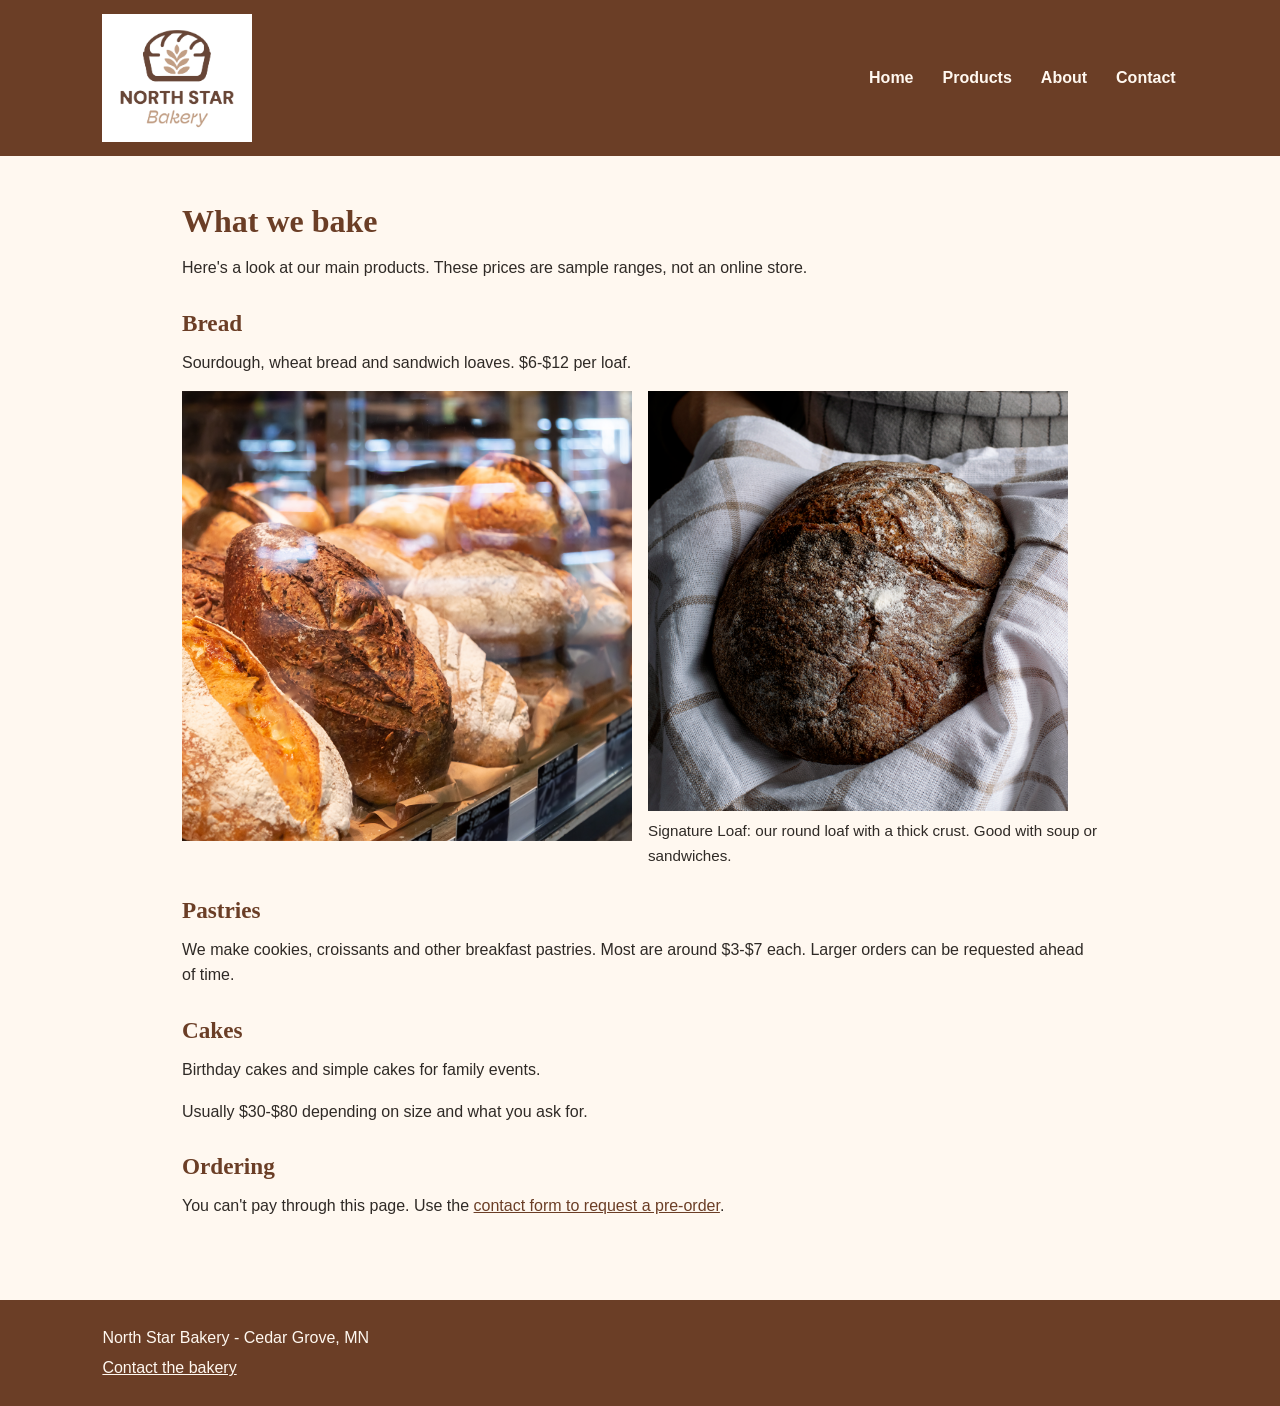
==== products.html @ 7afd9faf "Added bakery website files." ====
<!DOCTYPE html>
<html lang="en">
<head>
  <title>Products | North Star Bakery</title>
  <meta charset="UTF-8">
  <meta name="viewport" content="width=device-width, initial-scale=1.0">
  <link rel="stylesheet" href="style.css">
</head>
<body>
<header class="site-header">
<img src="bakery-logo_c.png" width="160" alt="North Star Bakery bread logo">
<nav aria-label="Main navigation">
<ul>
 <li><a href="index.html">Home</a></li>
 <li><a href="products.html">Products</a></li>
 <li><a href="about.html">About</a></li>
 <li><a href="contact.html">Contact</a></li>
</ul>
</nav>
</header>
<main class="site-content">
<h1>What we bake</h1>
<p>Here's a look at our main products. These prices are sample ranges,
not an online store.</p>

<section>
 <h2>Bread</h2>
 <p>Sourdough, wheat bread and sandwich loaves. $6-$12 per loaf.</p>
 <div class="bread-photos">
 <img alt="Round and long crusty breads in a bakery display" src="bakery-bread_c.png" width="450">
 <figure>
   <img width="420" src="bakery-signature-loaf_c.png"
        alt="Round dark crusty Signature Loaf resting in a striped cloth">
   <figcaption>Signature Loaf: our round loaf with a thick crust. Good with soup or sandwiches.</figcaption>
 </figure>
 </div>
</section>

<section>
<h2>Pastries</h2>
<p>We make cookies, croissants and other breakfast pastries. Most are
around $3-$7 each. Larger orders can be requested ahead of time.</p>
</section>

<section>
  <h2>Cakes</h2>
  <p>Birthday cakes and simple cakes for family events.</p>
  <p>Usually $30-$80 depending on size and what you ask for.</p>
</section>

<h2>Ordering</h2>
<p>You can't pay through this page. Use the
<a href="contact.html">contact form to request a pre-order</a>.</p>
</main>
<footer>
 <p>North Star Bakery - Cedar Grove, MN</p>
 <a href="contact.html">Contact the bakery</a>
</footer>
</body>
</html>
---- style.css ----
/* North Star Bakery - Touchstone 3 */
/* Kept the layout pretty simple so it works on phones too. */

* { box-sizing: border-box; }

body {
  margin: 0;
  color: #2F2A26;
  background: #FFF8F0;
  font-family: Arial, sans-serif;
  line-height: 1.6;
}

h1, h2, h3 {
  font-family: Georgia, serif;
  color: #6B3E26;
  line-height: 1.25;
}

h1 { font-size: 2rem; margin: 0 0 14px; }
h2 { font-size: 1.45rem; margin: 5px 0 12px; }
p { margin-top: 0; }

a { color: #6B3E26; }
a:hover { text-decoration: none; }
a:focus-visible, button:focus-visible, input:focus-visible,
select:focus-visible, textarea:focus-visible {
  outline: 3px solid #D88C5A;
  outline-offset: 3px;
}

.site-header {
  background: #6B3E26;
  padding: 16px 18px;
}
.site-header img {
  display: block;
  width: 130px;
  height: auto;
  margin-bottom: 10px;
}
nav ul {
  display: flex;
  flex-wrap: wrap;
  gap: 8px 18px;
  padding: 0;
  margin: 0;
  list-style: none;
}
nav a {
  color: #FFF8F0;
  font-weight: bold;
  text-decoration: none;
  display: inline-block;
  padding: 6px 2px;
}
nav a:hover { text-decoration: underline; }

.site-content {
  max-width: 980px;
  margin: 0 auto;
  padding: 28px 18px 45px;
}
.site-content > p { max-width: 760px; }
section { margin: 28px 0; }

img { max-width: 100%; height: auto; }
.storefront { display: block; border-radius: 6px; }

.hours-box, .audio-box {
  padding: 18px;
  background: #FFF8F0;
  border-left: 5px solid #D88C5A;
  margin-top: 25px;
}

.feature {
  background: #D88C5A;
  padding: 20px;
  border-radius: 6px;
}
.feature h2 { margin-top: 0; }
.feature-inside { display: flex; flex-direction: column; gap: 12px; }
.feature-inside p { flex: 1; }
.feature picture { flex: 1; }
.feature img { width: 100%; display: block; border-radius: 5px; }
.main-link {
  display: inline-block;
  padding: 9px 14px;
  background: #6B3E26;
  color: #FFF8F0;
  border-radius: 4px;
  text-decoration: none;
}

.bread-photos {
  display: flex;
  flex-direction: column;
  gap: 16px;
  align-items: flex-start;
}
.bread-photos > img, .bread-photos figure { width: 100%; margin: 0; }
.bread-photos figure img { display: block; }
figcaption { font-size: .95rem; margin-top: 8px; }

form { max-width: 660px; }
fieldset { border: 1px solid #6B3E26; padding: 15px; margin: 20px 0; }
legend { font-weight: bold; color: #6B3E26; padding: 0 7px; }
label { display: block; margin-bottom: 5px; font-weight: bold; }
input, select, textarea {
  width: 100%;
  padding: 10px;
  font: inherit;
  color: #2F2A26;
  border: 1px solid #6B3E26;
  border-radius: 3px;
  background: #FFF8F0;
}
input[type="date"] { max-width: 260px; }
textarea { resize: vertical; }
button {
  font: inherit;
  font-weight: bold;
  border: 0;
  background: #6B3E26;
  color: #FFF8F0;
  padding: 11px 20px;
  border-radius: 4px;
  cursor: pointer;
}
button:hover { background: #2F2A26; }
audio { max-width: 100%; }

footer {
  color: #FFF8F0;
  background: #6B3E26;
  padding: 20px 18px;
}
footer p { margin: 0 0 5px; }
footer a { color: #FFF8F0; }

@media (min-width: 700px) {
  .site-header { display: flex; align-items: center; justify-content: space-between; padding: 14px 8%; }
  .site-header img { margin-bottom: 0; width: 150px; }
  nav ul { gap: 25px; }
  .site-content { padding: 45px 32px 65px; }
  .feature-inside { flex-direction: row; align-items: center; gap: 25px; }
  .bread-photos { flex-direction: row; align-items: flex-start; }
  .bread-photos > img, .bread-photos figure { flex: 1; min-width: 0; }
  footer { padding: 25px 8%; }
}
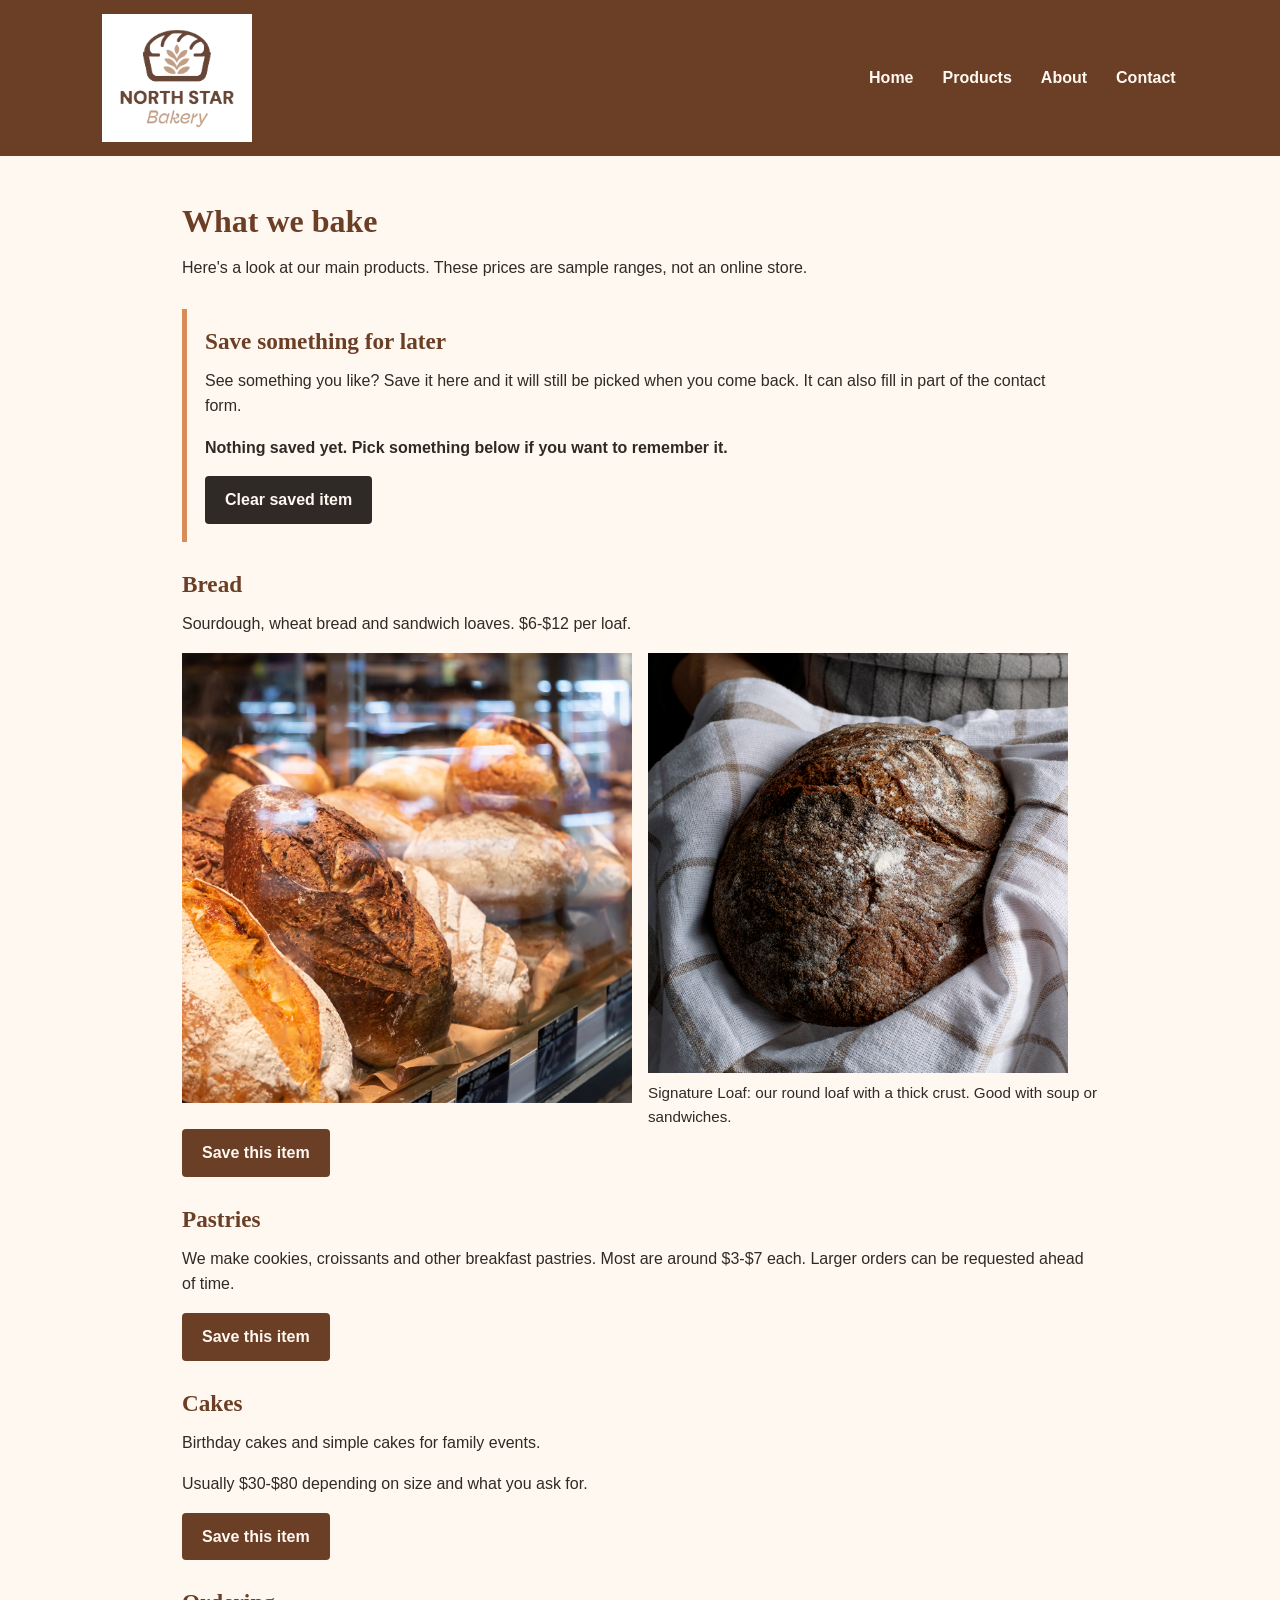
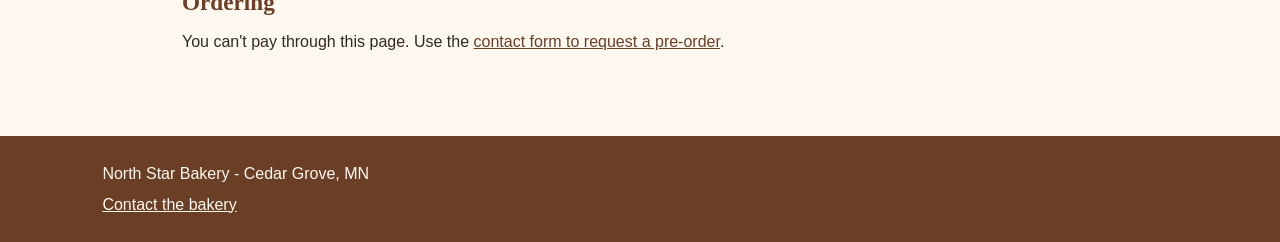
==== commit d8f6f541: "Touchstone 4 JS integration." ====
--- a/products.html
+++ b/products.html
@@ -5,6 +5,7 @@
   <meta charset="UTF-8">
   <meta name="viewport" content="width=device-width, initial-scale=1.0">
   <link rel="stylesheet" href="style.css">
+  <script src="script.js" defer></script>
 </head>
 <body>
 <header class="site-header">
@@ -23,6 +24,13 @@
 <p>Here's a look at our main products. These prices are sample ranges,
 not an online store.</p>
 
+<section class="pick-box" aria-labelledby="pick-heading">
+  <h2 id="pick-heading">Save something for later</h2>
+  <p>See something you like? Save it here and it will still be picked when you come back. It can also fill in part of the contact form.</p>
+  <p id="saved-pick" aria-live="polite">Nothing saved yet.</p>
+  <button type="button" id="clear-pick" class="clear-button">Clear saved item</button>
+</section>
+
 <section>
  <h2>Bread</h2>
  <p>Sourdough, wheat bread and sandwich loaves. $6-$12 per loaf.</p>
@@ -34,18 +42,21 @@
    <figcaption>Signature Loaf: our round loaf with a thick crust. Good with soup or sandwiches.</figcaption>
  </figure>
  </div>
+ <p><button type="button" data-save-item="signature">Save this item</button></p>
 </section>
 
 <section>
 <h2>Pastries</h2>
 <p>We make cookies, croissants and other breakfast pastries. Most are
 around $3-$7 each. Larger orders can be requested ahead of time.</p>
+<p><button type="button" data-save-item="pastries">Save this item</button></p>
 </section>
 
 <section>
   <h2>Cakes</h2>
   <p>Birthday cakes and simple cakes for family events.</p>
   <p>Usually $30-$80 depending on size and what you ask for.</p>
+  <p><button type="button" data-save-item="cake">Save this item</button></p>
 </section>
 
 <h2>Ordering</h2>
--- a/style.css
+++ b/style.css
@@ -149,3 +149,23 @@
   .bread-photos > img, .bread-photos figure { flex: 1; min-width: 0; }
   footer { padding: 25px 8%; }
 }
+
+
+/* Added for Touchstone 4: the saved bakery pick and form notes */
+.pick-box {
+  padding: 18px;
+  border-left: 5px solid #D88C5A;
+  background: #FFF8F0;
+}
+.pick-box h2 { margin-top: 0; }
+#saved-pick, #saved-on-form { font-weight: bold; }
+.clear-button { background: #2F2A26; }
+.error {
+  display: block;
+  color: #6B3E26;
+  font-weight: bold;
+  margin-top: 5px;
+}
+.error:not(:empty) { padding: 3px 0 3px 9px; border-left: 3px solid #D88C5A; }
+[aria-invalid="true"] { border: 2px solid #6B3E26; }
+#form-result { font-weight: bold; margin-top: 12px; }
